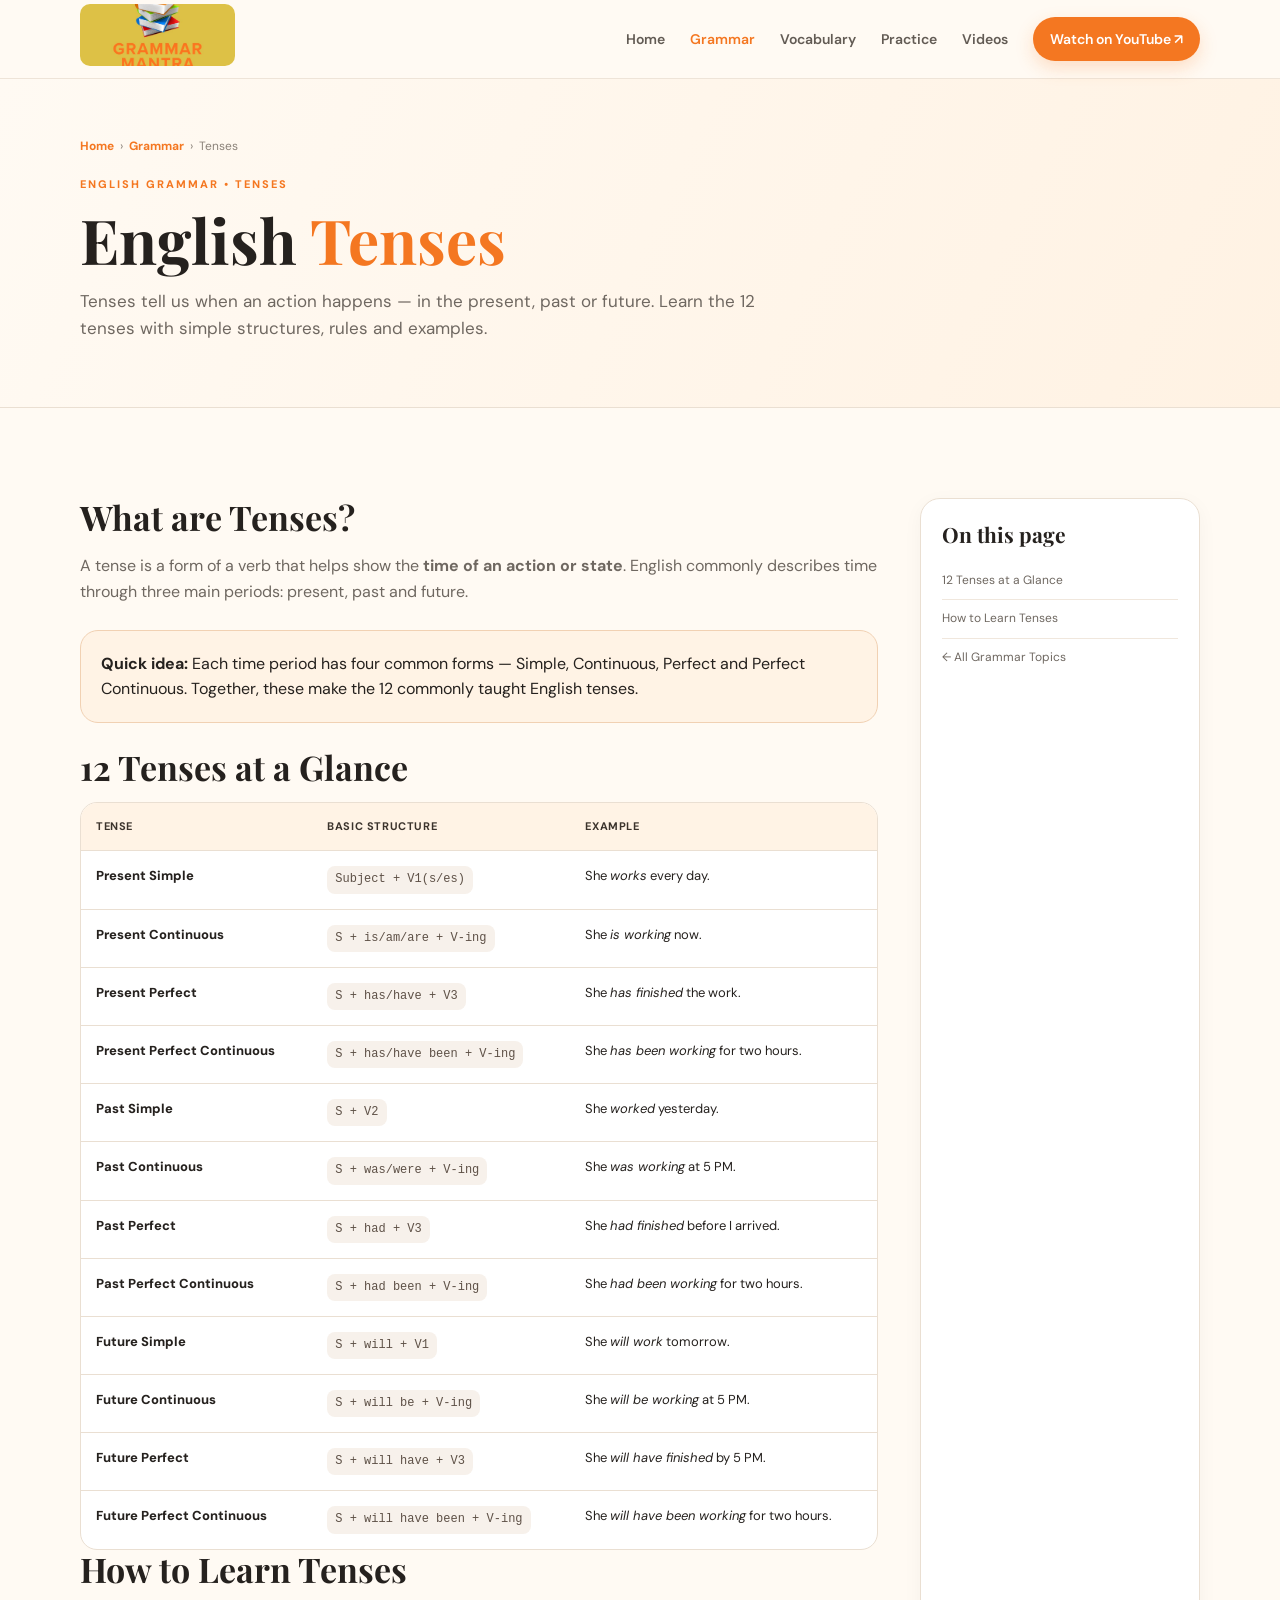
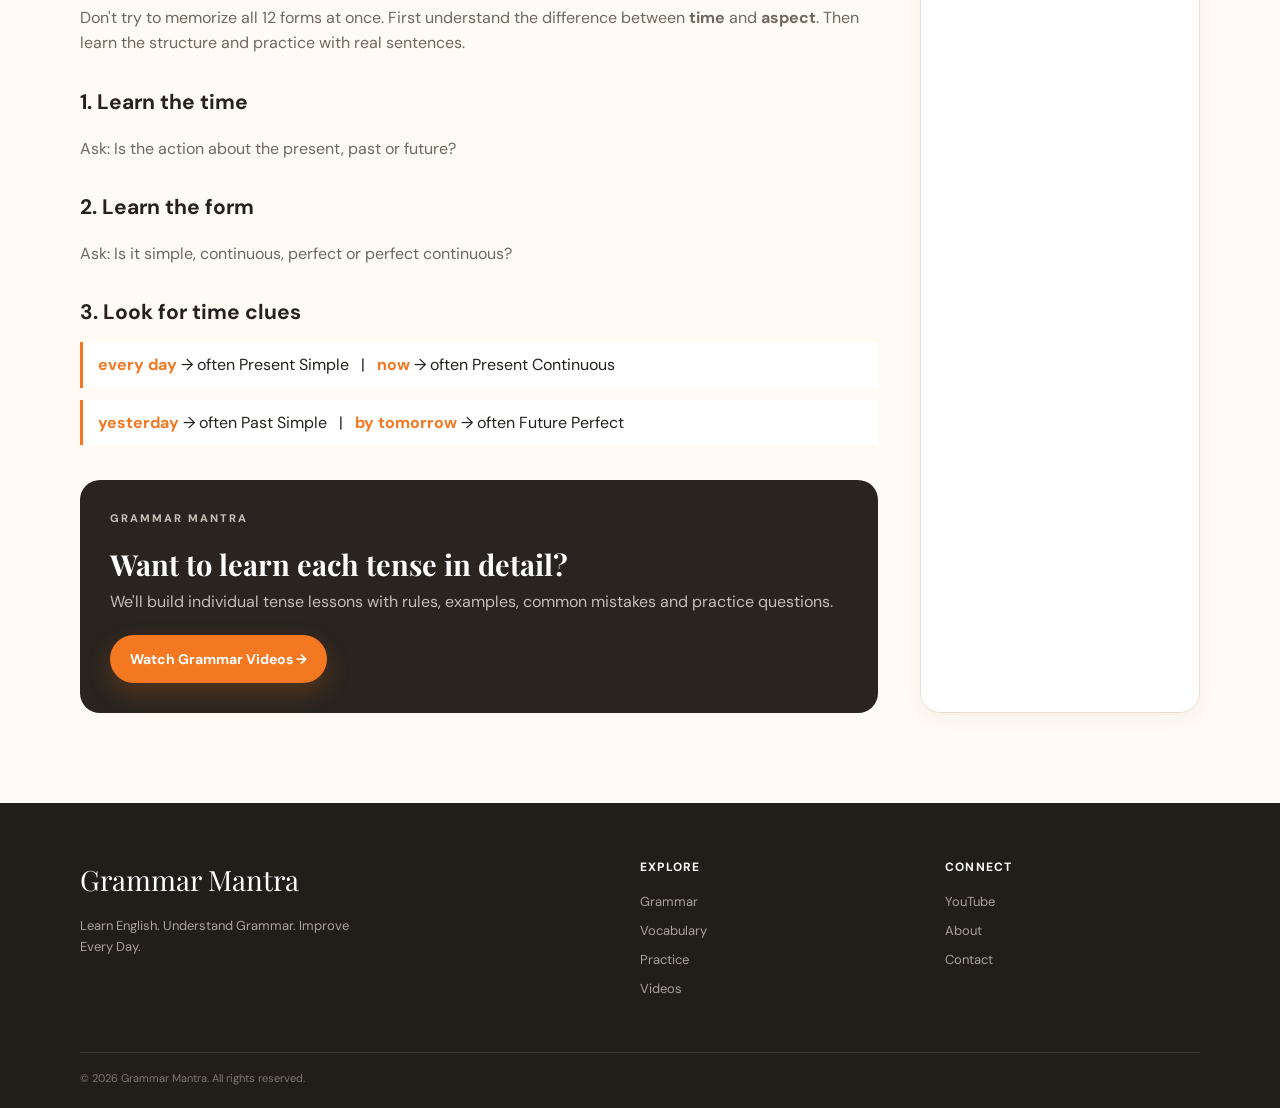
==== grammar/tenses.html @ dfd07445 "Add files via upload" ====
<!doctype html>
<html lang="en"><head>
<meta charset="utf-8"><meta name="viewport" content="width=device-width,initial-scale=1">
<meta name="description" content="Learn English tenses with Grammar Mantra — 12 tenses, structures, rules and examples.">
<title>English Tenses | Rules, Structures & Examples | Grammar Mantra</title>
<link rel="preconnect" href="https://fonts.googleapis.com"><link rel="preconnect" href="https://fonts.gstatic.com" crossorigin>
<link href="https://fonts.googleapis.com/css2?family=DM+Sans:wght@400;500;600;700&family=Playfair+Display:wght@600;700&display=swap" rel="stylesheet">
<link rel="stylesheet" href="../styles.css">
<style>
.lesson-hero{padding:58px 0 65px;background:linear-gradient(115deg,#fffaf3,#fff2e3);border-bottom:1px solid var(--line)}
.crumb{font-size:12px;color:#8b8279;margin-bottom:20px}.crumb a{color:var(--orange);font-weight:700}
.lesson-hero h1{font:700 clamp(42px,5vw,62px)/1.05 "Playfair Display",serif;margin:0 0 16px}.lesson-hero h1 span{color:var(--orange)}.lesson-hero .lead{max-width:700px;color:var(--muted);font-size:17px;margin:0}
.lesson-layout{display:grid;grid-template-columns:minmax(0,1fr) 280px;gap:42px}.lesson-content h2{font:700 34px/1.15 "Playfair Display",serif;margin:0 0 15px}.lesson-content h3{font-size:21px;margin:30px 0 10px}.lesson-content p{color:var(--muted)}.lesson-content ul{color:var(--muted);padding-left:22px}
.info-box{background:#fff3e5;border:1px solid #f1d1b3;border-radius:18px;padding:20px;margin:25px 0}.info-box strong{color:var(--ink)}
.tense-table{width:100%;border-collapse:separate;border-spacing:0;overflow:hidden;border:1px solid var(--line);border-radius:17px;background:#fff;font-size:13px}.tense-table th,.tense-table td{padding:15px;border-bottom:1px solid var(--line);text-align:left;vertical-align:top}.tense-table th{background:#fff3e5;color:#3b332c;font-size:11px;letter-spacing:.6px;text-transform:uppercase}.tense-table tr:last-child td{border-bottom:0}.tense-name{font-weight:800;color:var(--ink)}.formula{display:inline-block;background:#f7f1eb;border-radius:8px;padding:4px 8px;font-family:monospace;font-size:12px;color:#5e5147}
.example{border-left:3px solid var(--orange);padding:10px 15px;margin:12px 0;background:#fff}.example em{color:var(--orange);font-style:normal;font-weight:700}
.side-card{position:sticky;top:100px;background:#fff;border:1px solid var(--line);border-radius:20px;padding:21px;box-shadow:0 5px 20px rgba(50,35,20,.04)}.side-card h3{font:700 21px "Playfair Display",serif;margin:0 0 14px}.side-card a{display:block;font-size:12px;color:#6f6861;padding:9px 0;border-bottom:1px solid #f0e7dd}.side-card a:hover{color:var(--orange)}.side-card a:last-child{border:0}
.cta-box{margin-top:35px;padding:30px;border-radius:20px;background:#29241f;color:#fff}.cta-box h2{font-size:29px;margin:0 0 8px}.cta-box p{color:#c7beb5;margin:0 0 20px}
@media(max-width:850px){.lesson-layout{grid-template-columns:1fr}.side-card{position:static}.tense-table{font-size:12px}.tense-table th,.tense-table td{padding:11px}}
@media(max-width:560px){.lesson-hero{padding:50px 0}.lesson-content h2{font-size:30px}.tense-table{display:block;overflow-x:auto;white-space:normal}}
</style></head>
<body>
<header class="site-header"><div class="container nav-wrap">
<a class="brand" href="../index.html"><img src="../assets/logo.jpg" alt="Grammar Mantra logo"></a>
<button class="menu-toggle" aria-label="Open menu" aria-expanded="false">☰</button>
<nav class="nav"><a href="../index.html">Home</a><a class="active" href="../grammar.html">Grammar</a><a href="../index.html#vocabulary">Vocabulary</a><a href="../index.html#practice">Practice</a><a href="../index.html#videos">Videos</a><a class="nav-cta" href="https://www.youtube.com/@grammarmantra" target="_blank" rel="noopener">Watch on YouTube ↗</a></nav>
</div></header>

<main>
<section class="lesson-hero"><div class="container">
<div class="crumb"><a href="../index.html">Home</a> &nbsp;›&nbsp; <a href="../grammar.html">Grammar</a> &nbsp;›&nbsp; Tenses</div>
<p class="eyebrow">ENGLISH GRAMMAR • TENSES</p><h1>English <span>Tenses</span></h1>
<p class="lead">Tenses tell us when an action happens — in the present, past or future. Learn the 12 tenses with simple structures, rules and examples.</p>
</div></section>

<section class="section"><div class="container lesson-layout">
<article class="lesson-content">
<h2>What are Tenses?</h2>
<p>A tense is a form of a verb that helps show the <strong>time of an action or state</strong>. English commonly describes time through three main periods: present, past and future.</p>
<div class="info-box"><strong>Quick idea:</strong> Each time period has four common forms — Simple, Continuous, Perfect and Perfect Continuous. Together, these make the 12 commonly taught English tenses.</div>

<h2 id="overview">12 Tenses at a Glance</h2>
<table class="tense-table">
<thead><tr><th>Tense</th><th>Basic Structure</th><th>Example</th></tr></thead>
<tbody>
<tr><td class="tense-name">Present Simple</td><td><span class="formula">Subject + V1(s/es)</span></td><td>She <em>works</em> every day.</td></tr>
<tr><td class="tense-name">Present Continuous</td><td><span class="formula">S + is/am/are + V-ing</span></td><td>She <em>is working</em> now.</td></tr>
<tr><td class="tense-name">Present Perfect</td><td><span class="formula">S + has/have + V3</span></td><td>She <em>has finished</em> the work.</td></tr>
<tr><td class="tense-name">Present Perfect Continuous</td><td><span class="formula">S + has/have been + V-ing</span></td><td>She <em>has been working</em> for two hours.</td></tr>
<tr><td class="tense-name">Past Simple</td><td><span class="formula">S + V2</span></td><td>She <em>worked</em> yesterday.</td></tr>
<tr><td class="tense-name">Past Continuous</td><td><span class="formula">S + was/were + V-ing</span></td><td>She <em>was working</em> at 5 PM.</td></tr>
<tr><td class="tense-name">Past Perfect</td><td><span class="formula">S + had + V3</span></td><td>She <em>had finished</em> before I arrived.</td></tr>
<tr><td class="tense-name">Past Perfect Continuous</td><td><span class="formula">S + had been + V-ing</span></td><td>She <em>had been working</em> for two hours.</td></tr>
<tr><td class="tense-name">Future Simple</td><td><span class="formula">S + will + V1</span></td><td>She <em>will work</em> tomorrow.</td></tr>
<tr><td class="tense-name">Future Continuous</td><td><span class="formula">S + will be + V-ing</span></td><td>She <em>will be working</em> at 5 PM.</td></tr>
<tr><td class="tense-name">Future Perfect</td><td><span class="formula">S + will have + V3</span></td><td>She <em>will have finished</em> by 5 PM.</td></tr>
<tr><td class="tense-name">Future Perfect Continuous</td><td><span class="formula">S + will have been + V-ing</span></td><td>She <em>will have been working</em> for two hours.</td></tr>
</tbody></table>

<h2 id="how">How to Learn Tenses</h2>
<p>Don't try to memorize all 12 forms at once. First understand the difference between <strong>time</strong> and <strong>aspect</strong>. Then learn the structure and practice with real sentences.</p>
<h3>1. Learn the time</h3><p>Ask: Is the action about the present, past or future?</p>
<h3>2. Learn the form</h3><p>Ask: Is it simple, continuous, perfect or perfect continuous?</p>
<h3>3. Look for time clues</h3>
<div class="example"><em>every day</em> → often Present Simple &nbsp; | &nbsp; <em>now</em> → often Present Continuous</div>
<div class="example"><em>yesterday</em> → often Past Simple &nbsp; | &nbsp; <em>by tomorrow</em> → often Future Perfect</div>

<div class="cta-box"><p class="eyebrow">GRAMMAR MANTRA</p><h2>Want to learn each tense in detail?</h2><p>We'll build individual tense lessons with rules, examples, common mistakes and practice questions.</p><a class="btn btn-primary" href="../index.html#videos">Watch Grammar Videos →</a></div>
</article>

<aside class="side-card"><h3>On this page</h3>
<a href="#overview">12 Tenses at a Glance</a><a href="#how">How to Learn Tenses</a>
<a href="../grammar.html">← All Grammar Topics</a>
</aside>
</div></section>
</main>
<footer><div class="container footer-grid"><div><div class="footer-brand">Grammar Mantra</div><p>Learn English. Understand Grammar. Improve Every Day.</p></div><div><h4>Explore</h4><a href="../grammar.html">Grammar</a><a href="../index.html#vocabulary">Vocabulary</a><a href="../index.html#practice">Practice</a><a href="../index.html#videos">Videos</a></div><div><h4>Connect</h4><a href="https://www.youtube.com/@grammarmantra" target="_blank" rel="noopener">YouTube</a><a href="#">About</a><a href="#">Contact</a></div></div><div class="container copyright">© <span id="year"></span> Grammar Mantra. All rights reserved.</div></footer>
<script src="../script.js"></script></body></html>
---- styles.css ----
:root{
  --orange:#f47721;--orange-dark:#d95e0b;--cream:#fffaf3;--cream-2:#fff3e5;
  --ink:#25211e;--muted:#6f6861;--white:#fff;--line:#eadfd2;--shadow:0 18px 45px rgba(73,47,25,.09);
  --radius:22px;
}
*{box-sizing:border-box}html{scroll-behavior:smooth}body{margin:0;color:var(--ink);background:var(--cream);font-family:"DM Sans",sans-serif;line-height:1.6}a{color:inherit;text-decoration:none}.container{width:min(1120px,calc(100% - 40px));margin:auto}
.site-header{position:sticky;top:0;z-index:20;background:rgba(255,250,243,.94);backdrop-filter:blur(12px);border-bottom:1px solid rgba(234,223,210,.8)}
.nav-wrap{height:78px;display:flex;align-items:center;justify-content:space-between}.brand img{width:155px;height:62px;object-fit:cover;object-position:center;border-radius:10px}.nav{display:flex;align-items:center;gap:25px;font-size:14px;font-weight:600}.nav a:not(.nav-cta){color:#625b54}.nav a:hover,.nav a.active{color:var(--orange)}.nav-cta{background:var(--orange);color:#fff!important;padding:11px 17px;border-radius:999px;box-shadow:0 7px 18px rgba(244,119,33,.22)}.menu-toggle{display:none;background:none;border:0;font-size:25px}
.hero{position:relative;overflow:hidden;background:linear-gradient(115deg,#fffaf3 0%,#fff7ee 62%,#fff0df 100%);padding:85px 0 95px}.hero-pattern{position:absolute;width:520px;height:520px;border:1px solid rgba(244,119,33,.11);border-radius:50%;right:-160px;top:-160px}.hero-pattern:after{content:"";position:absolute;inset:55px;border:1px solid rgba(244,119,33,.08);border-radius:50%}.hero-grid{display:grid;grid-template-columns:1.05fr .95fr;align-items:center;gap:50px;position:relative}.eyebrow{font-size:11px;letter-spacing:2px;font-weight:800;color:var(--orange);margin:0 0 13px}.hero h1,h2{font-family:"Playfair Display",serif}.hero h1{font-size:clamp(43px,5vw,68px);line-height:1.05;margin:0 0 23px;letter-spacing:-1.5px}.hero h1 span{color:var(--orange)}.hero-text{font-size:18px;color:var(--muted);max-width:590px;margin:0 0 30px}.hero-actions{display:flex;gap:12px;flex-wrap:wrap}.btn{display:inline-flex;align-items:center;gap:10px;padding:13px 20px;border-radius:999px;font-weight:700;font-size:14px;transition:.2s transform,.2s box-shadow}.btn:hover{transform:translateY(-2px)}.btn-primary{background:var(--orange);color:#fff;box-shadow:0 10px 24px rgba(244,119,33,.22)}.btn-secondary{border:1px solid var(--line);background:#fff}.play{font-size:11px;color:var(--orange)}.hero-note{font-size:12px;color:#8a8179;margin-top:22px}.hero-note span{color:var(--orange);font-weight:800}
.hero-art{height:410px;position:relative;display:flex;align-items:center;justify-content:center}.art-glow{position:absolute;width:310px;height:310px;border-radius:50%;background:rgba(244,119,33,.1)}.book{position:absolute;width:280px;height:85px;border-radius:10px 18px 15px 10px;box-shadow:0 16px 28px rgba(57,37,20,.16);display:flex;align-items:center;padding-left:34px;color:#fff;font-weight:800;letter-spacing:2px}.book:after{content:"";position:absolute;bottom:-8px;left:12px;right:10px;height:10px;background:#e6d8c7;border-radius:0 0 12px 12px;z-index:-1}.book-1{background:#f47721;transform:rotate(-8deg) translateY(-65px)}.book-2{background:#4c4a43;transform:rotate(6deg) translateY(8px);width:300px}.book-3{background:#e7a92e;transform:rotate(-5deg) translateY(78px);width:270px}.floating-card{position:absolute;background:#fff;border:1px solid var(--line);padding:13px 16px;border-radius:15px;box-shadow:var(--shadow);font-size:11px;color:var(--muted);line-height:1.3}.floating-card strong{color:var(--ink);font-size:13px}.card-top{right:0;top:38px}.card-bottom{left:8px;bottom:40px}
.section{padding:90px 0}.section-heading{display:flex;align-items:end;justify-content:space-between;gap:30px;margin-bottom:34px}.section-heading h2{font-size:39px;line-height:1.1;margin:0}.section-heading>p{color:var(--muted);max-width:400px;margin:0;text-align:right}.topic-grid{display:grid;grid-template-columns:repeat(2,1fr);gap:13px}.topic-card{display:grid;grid-template-columns:48px 1fr 20px;gap:15px;align-items:center;background:#fff;border:1px solid var(--line);padding:18px;border-radius:17px;transition:.2s;box-shadow:0 4px 15px rgba(50,35,20,.03)}.topic-card:hover{transform:translateY(-3px);box-shadow:var(--shadow);border-color:#f1c39f}.topic-icon{width:48px;height:48px;border-radius:14px;display:grid;place-items:center;background:var(--cream-2);color:var(--orange);font-family:"Playfair Display";font-size:22px;font-weight:700}.topic-card h3{font-size:16px;margin:0 0 2px}.topic-card p{font-size:12px;color:var(--muted);margin:0}.topic-card>b{color:var(--orange)}.center-link{text-align:center;margin-top:28px}.center-link a{color:var(--orange);font-weight:700;font-size:14px}
.videos-section{background:#fff}.video-grid{display:grid;grid-template-columns:repeat(3,1fr);gap:20px}.video-card{border:1px solid var(--line);border-radius:20px;overflow:hidden;background:#fff;box-shadow:0 7px 25px rgba(50,35,20,.05);transition:.2s}.video-card:hover{transform:translateY(-4px);box-shadow:var(--shadow)}.thumb{height:190px;display:flex;align-items:center;justify-content:center;position:relative;font-family:"Playfair Display";font-size:27px;font-weight:700;color:#fff;letter-spacing:2px;overflow:hidden}.thumb:before{content:"";position:absolute;width:210px;height:210px;border:1px solid rgba(255,255,255,.18);border-radius:50%}.thumb-1{background:#f47721}.thumb-2{background:#49453f}.thumb-3{background:#c98225}.thumb i{position:absolute;right:15px;bottom:13px;font-family:Arial;font-size:13px;font-style:normal;width:35px;height:35px;background:#fff;color:var(--orange);border-radius:50%;display:grid;place-items:center}.video-body{padding:18px}.video-body small{color:var(--orange);font-size:9px;font-weight:800;letter-spacing:1.3px}.video-body h3{font-size:17px;line-height:1.35;margin:7px 0}.video-body p{margin:0;color:var(--orange);font-size:12px;font-weight:700}
.shorts-section{background:var(--cream-2)}.shorts-grid{display:grid;grid-template-columns:repeat(4,1fr);gap:15px}.short-card{min-height:260px;border-radius:20px;background:#fff;border:1px solid var(--line);padding:20px;display:flex;flex-direction:column;justify-content:flex-end;position:relative;overflow:hidden}.short-card:before{content:"";position:absolute;top:-80px;right:-70px;width:190px;height:190px;border-radius:50%;background:#fff0df}.short-card>span{position:absolute;top:18px;left:20px;font-size:11px;color:var(--orange);font-weight:800}.short-card h3{font-family:"Playfair Display";font-size:22px;line-height:1.2;max-width:190px;margin:0 0 14px;position:relative}.short-card b{font-size:12px;color:var(--orange);position:relative}
.practice-section{background:#29241f;color:#fff}.practice-grid{display:grid;grid-template-columns:1fr 1fr;gap:70px;align-items:center}.practice-grid h2{font-size:43px;line-height:1.1;margin:0 0 18px}.practice-grid>div>p:not(.eyebrow){color:#c7beb5;max-width:480px;margin-bottom:25px}.practice-cards{display:grid;gap:12px}.practice-cards a{padding:19px 21px;border:1px solid #514a43;border-radius:15px;background:#322d28;display:flex;justify-content:space-between;gap:20px}.practice-cards strong{font-size:14px}.practice-cards span{font-size:12px;color:#bcb2a8}.practice-cards a:hover{border-color:#f47721}
.vocab-grid{display:grid;grid-template-columns:repeat(4,1fr);gap:15px}.vocab-grid a{background:#fff;border:1px solid var(--line);border-radius:18px;padding:23px;min-height:180px}.vocab-grid a>span{width:38px;height:38px;border-radius:12px;background:var(--cream-2);color:var(--orange);display:grid;place-items:center;font-weight:800}.vocab-grid h3{font-size:16px;margin:20px 0 5px}.vocab-grid p{font-size:12px;color:var(--muted);margin:0}
.articles-section{background:#fff}.article-grid{display:grid;grid-template-columns:repeat(3,1fr);gap:20px}.article-grid article{border:1px solid var(--line);border-radius:18px;padding:24px}.article-grid span{font-size:9px;letter-spacing:1.3px;font-weight:800;color:var(--orange)}.article-grid h3{font-family:"Playfair Display";font-size:22px;line-height:1.25;margin:12px 0}.article-grid p{color:var(--muted);font-size:13px}.article-grid a{color:var(--orange);font-size:12px;font-weight:700}
.youtube-cta{background:var(--orange);color:#fff;padding:62px 0}.cta-inner{display:flex;align-items:center;justify-content:space-between;gap:40px}.cta-inner .eyebrow{color:#ffe0c6}.cta-inner h2{font-size:38px;line-height:1.15;margin:0 0 10px;max-width:700px}.cta-inner p:not(.eyebrow){margin:0;color:#ffe9d7}.btn-light{background:#fff;color:var(--orange)}
footer{background:#211d19;color:#fff;padding:55px 0 20px}.footer-grid{display:grid;grid-template-columns:2fr 1fr 1fr;gap:50px;padding-bottom:45px}.footer-brand{font-family:"Playfair Display";font-size:28px}.footer-grid p{color:#aaa29b;font-size:13px;max-width:300px}.footer-grid h4{font-size:12px;text-transform:uppercase;letter-spacing:1.2px;color:#fff;margin:0 0 15px}.footer-grid a{display:block;color:#aaa29b;font-size:13px;margin:8px 0}.footer-grid a:hover{color:#f47721}.copyright{border-top:1px solid #3c3630;padding-top:17px;color:#807870;font-size:11px}

@media(max-width:850px){
  .nav{display:none;position:absolute;top:78px;left:0;right:0;background:#fffaf3;padding:18px 20px;border-bottom:1px solid var(--line);flex-direction:column;align-items:stretch}.nav.open{display:flex}.nav-cta{text-align:center}.menu-toggle{display:block}.hero{padding:55px 0 70px}.hero-grid,.practice-grid{grid-template-columns:1fr}.hero-art{height:330px}.section{padding:70px 0}.section-heading{display:block}.section-heading>p{text-align:left;margin-top:10px}.video-grid,.article-grid{grid-template-columns:1fr 1fr}.shorts-grid{grid-template-columns:1fr 1fr}.vocab-grid{grid-template-columns:1fr 1fr}.cta-inner{display:block}.cta-inner .btn{margin-top:25px}.footer-grid{grid-template-columns:1.5fr 1fr 1fr}
}
@media(max-width:560px){
  .container{width:min(100% - 28px,1120px)}.brand img{width:130px;height:54px}.hero h1{font-size:43px}.hero-text{font-size:16px}.hero-art{transform:scale(.9);margin:-10px 0}.topic-grid,.video-grid,.article-grid,.shorts-grid,.vocab-grid{grid-template-columns:1fr}.section-heading h2{font-size:33px}.practice-grid{gap:35px}.practice-grid h2{font-size:35px}.footer-grid{grid-template-columns:1fr 1fr;gap:30px}.footer-grid>div:first-child{grid-column:1/-1}
}
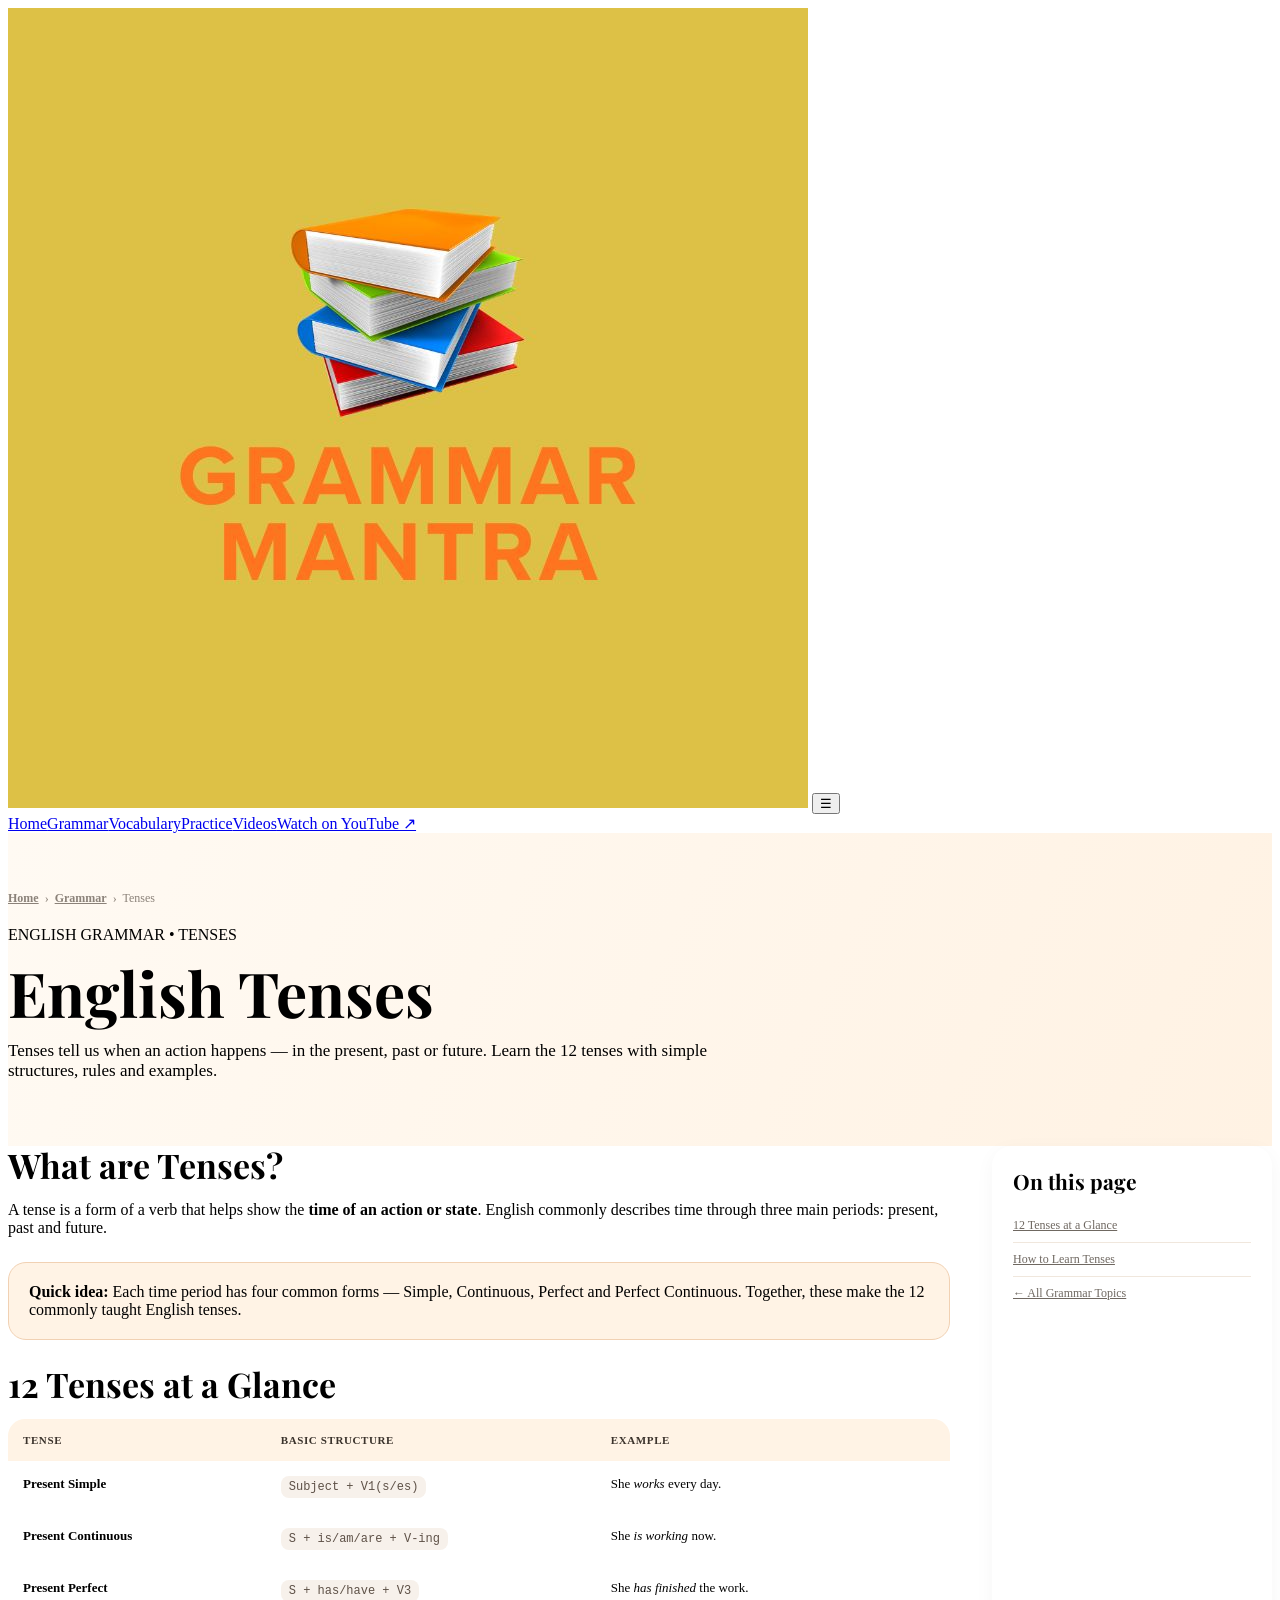
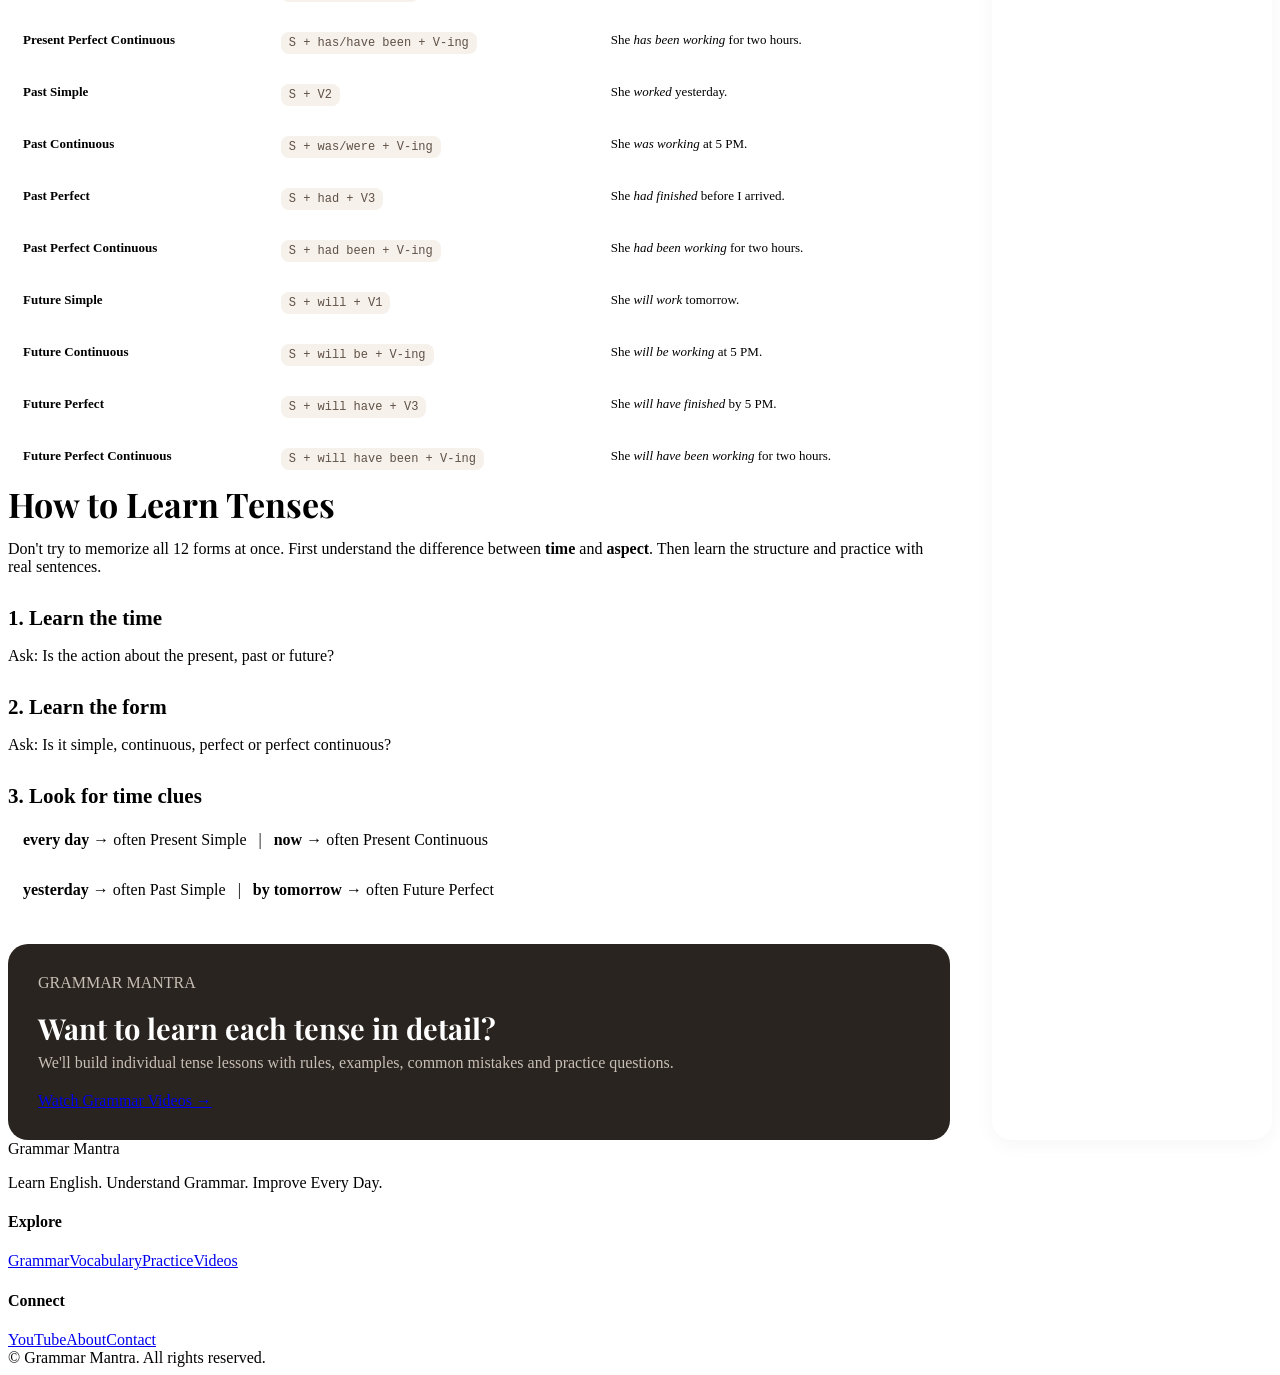
==== commit a4ce9023: "Update stylesheet and navigation links in tenses.html" ====
--- a/grammar/tenses.html
+++ b/grammar/tenses.html
@@ -5,7 +5,7 @@
 <title>English Tenses | Rules, Structures & Examples | Grammar Mantra</title>
 <link rel="preconnect" href="https://fonts.googleapis.com"><link rel="preconnect" href="https://fonts.gstatic.com" crossorigin>
 <link href="https://fonts.googleapis.com/css2?family=DM+Sans:wght@400;500;600;700&family=Playfair+Display:wght@600;700&display=swap" rel="stylesheet">
-<link rel="stylesheet" href="../styles.css">
+<link rel="stylesheet" href="styles.css">
 <style>
 .lesson-hero{padding:58px 0 65px;background:linear-gradient(115deg,#fffaf3,#fff2e3);border-bottom:1px solid var(--line)}
 .crumb{font-size:12px;color:#8b8279;margin-bottom:20px}.crumb a{color:var(--orange);font-weight:700}
@@ -21,14 +21,14 @@
 </style></head>
 <body>
 <header class="site-header"><div class="container nav-wrap">
-<a class="brand" href="../index.html"><img src="../assets/logo.jpg" alt="Grammar Mantra logo"></a>
+<a class="brand" href="index.html"><img src="../assets/logo.jpg" alt="Grammar Mantra logo"></a>
 <button class="menu-toggle" aria-label="Open menu" aria-expanded="false">☰</button>
-<nav class="nav"><a href="../index.html">Home</a><a class="active" href="../grammar.html">Grammar</a><a href="../index.html#vocabulary">Vocabulary</a><a href="../index.html#practice">Practice</a><a href="../index.html#videos">Videos</a><a class="nav-cta" href="https://www.youtube.com/@grammarmantra" target="_blank" rel="noopener">Watch on YouTube ↗</a></nav>
+<nav class="nav"><a href="index.html">Home</a><a class="active" href="grammar.html">Grammar</a><a href="../index.html#vocabulary">Vocabulary</a><a href="index.html#practice">Practice</a><a href="index.html#videos">Videos</a><a class="nav-cta" href="https://www.youtube.com/@grammarmantra" target="_blank" rel="noopener">Watch on YouTube ↗</a></nav>
 </div></header>
 
 <main>
 <section class="lesson-hero"><div class="container">
-<div class="crumb"><a href="../index.html">Home</a> &nbsp;›&nbsp; <a href="../grammar.html">Grammar</a> &nbsp;›&nbsp; Tenses</div>
+<div class="crumb"><a href="index.html">Home</a> &nbsp;›&nbsp; <a href="/grammar.html">Grammar</a> &nbsp;›&nbsp; Tenses</div>
 <p class="eyebrow">ENGLISH GRAMMAR • TENSES</p><h1>English <span>Tenses</span></h1>
 <p class="lead">Tenses tell us when an action happens — in the present, past or future. Learn the 12 tenses with simple structures, rules and examples.</p>
 </div></section>
@@ -70,9 +70,9 @@
 
 <aside class="side-card"><h3>On this page</h3>
 <a href="#overview">12 Tenses at a Glance</a><a href="#how">How to Learn Tenses</a>
-<a href="../grammar.html">← All Grammar Topics</a>
+<a href="grammar.html">← All Grammar Topics</a>
 </aside>
 </div></section>
 </main>
 <footer><div class="container footer-grid"><div><div class="footer-brand">Grammar Mantra</div><p>Learn English. Understand Grammar. Improve Every Day.</p></div><div><h4>Explore</h4><a href="../grammar.html">Grammar</a><a href="../index.html#vocabulary">Vocabulary</a><a href="../index.html#practice">Practice</a><a href="../index.html#videos">Videos</a></div><div><h4>Connect</h4><a href="https://www.youtube.com/@grammarmantra" target="_blank" rel="noopener">YouTube</a><a href="#">About</a><a href="#">Contact</a></div></div><div class="container copyright">© <span id="year"></span> Grammar Mantra. All rights reserved.</div></footer>
-<script src="../script.js"></script></body></html>+<script src="script.js"></script></body></html>
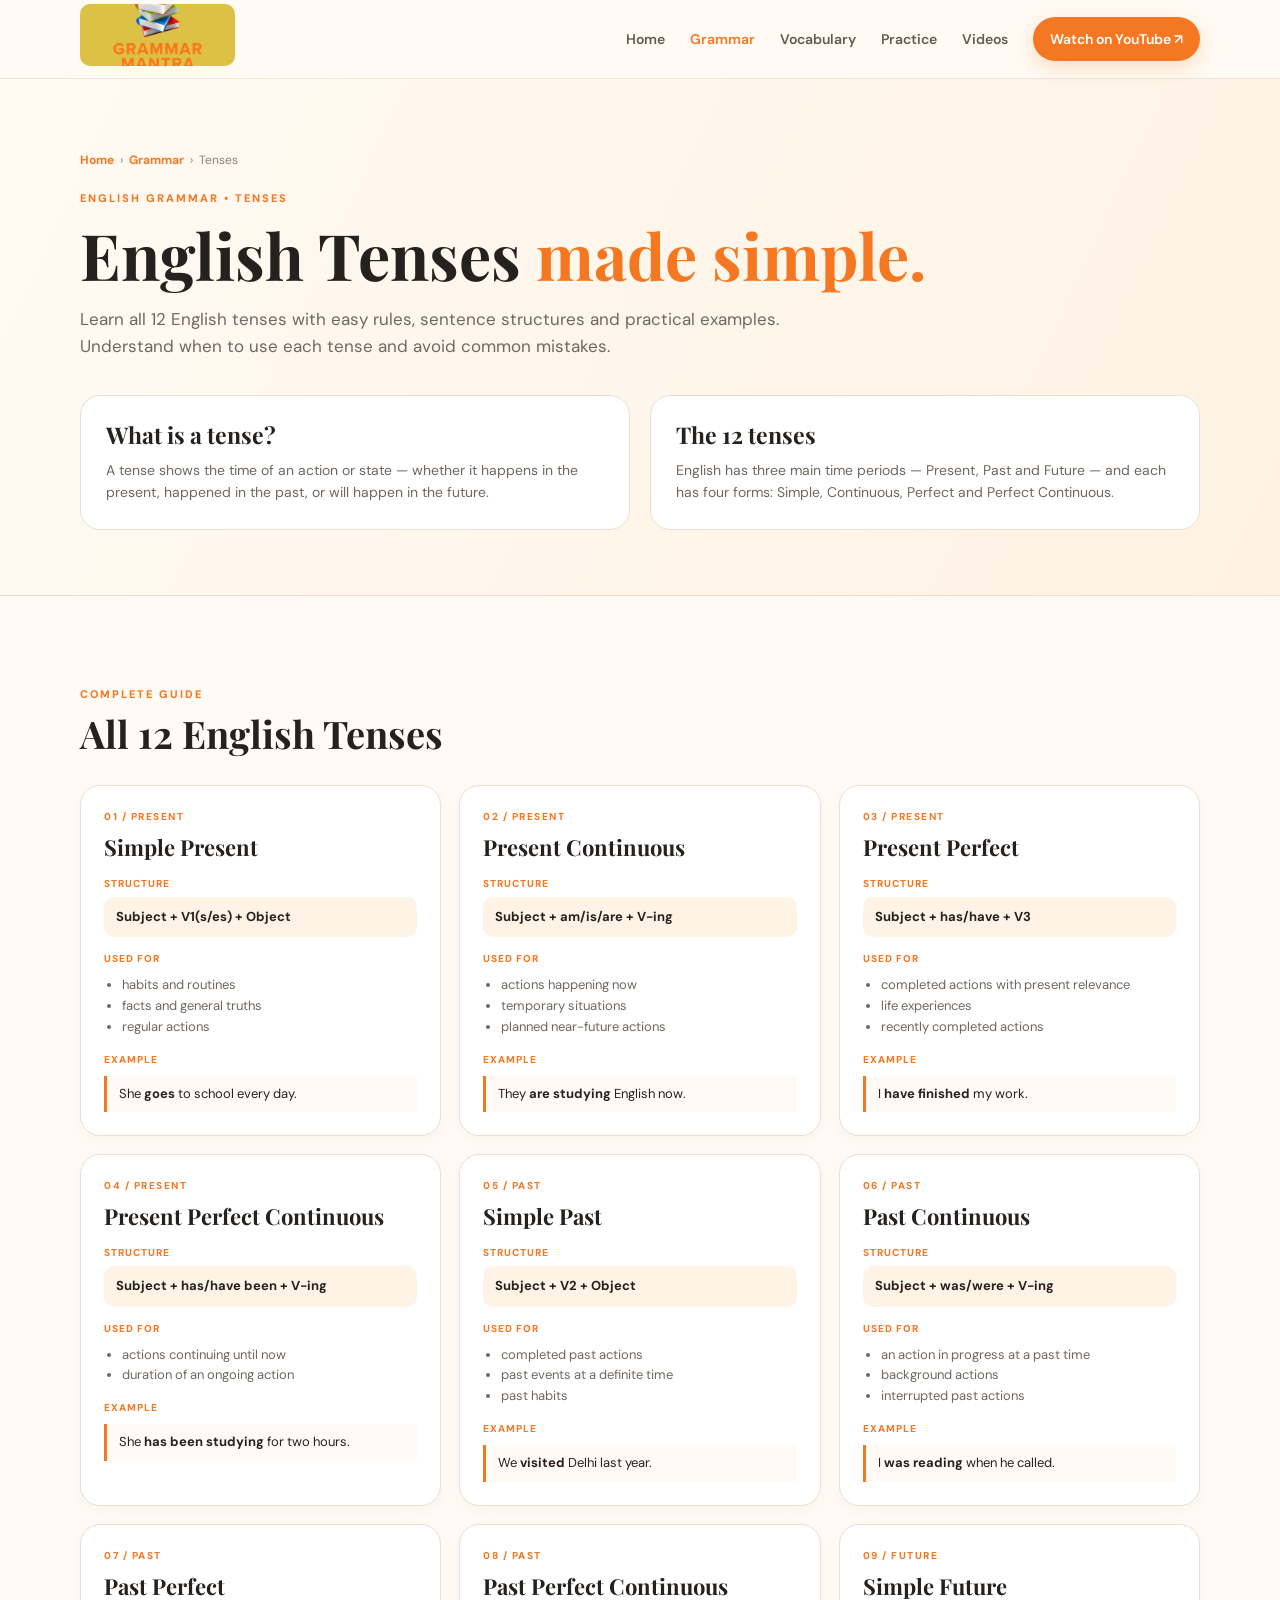
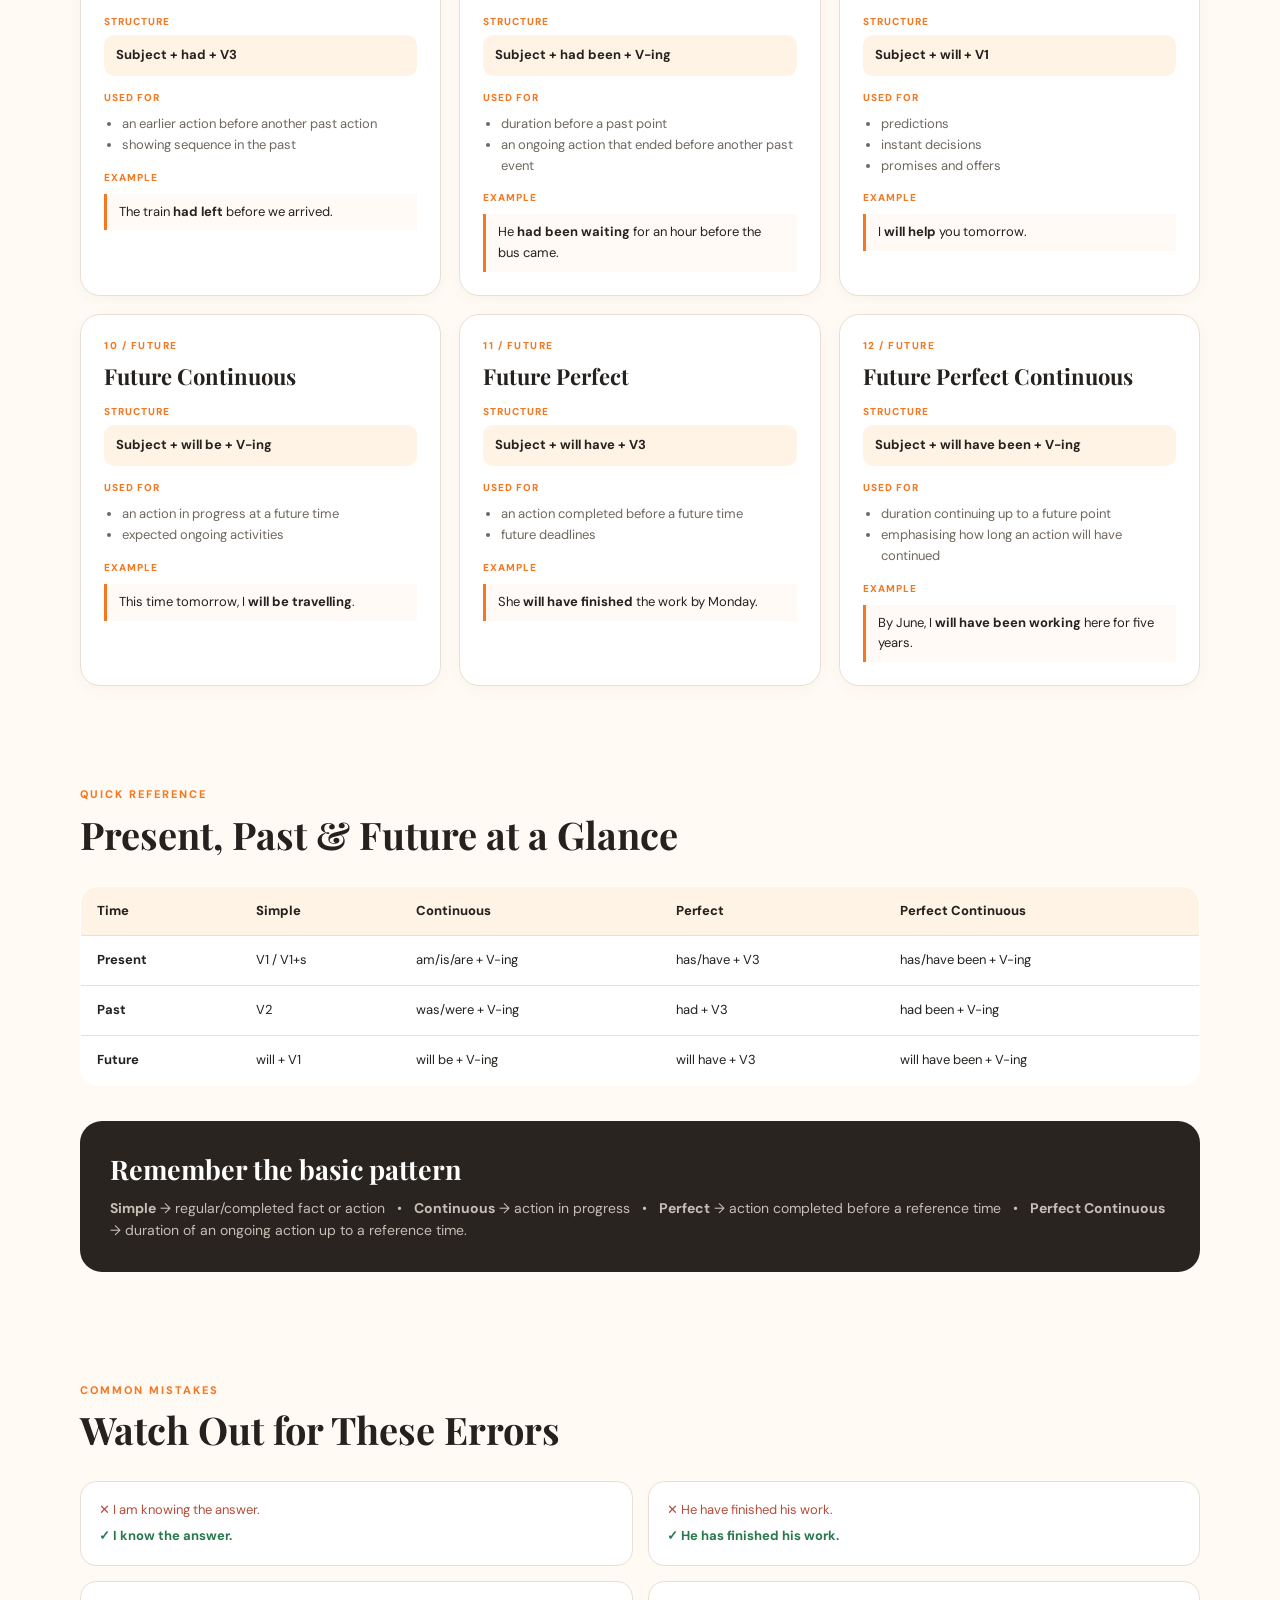
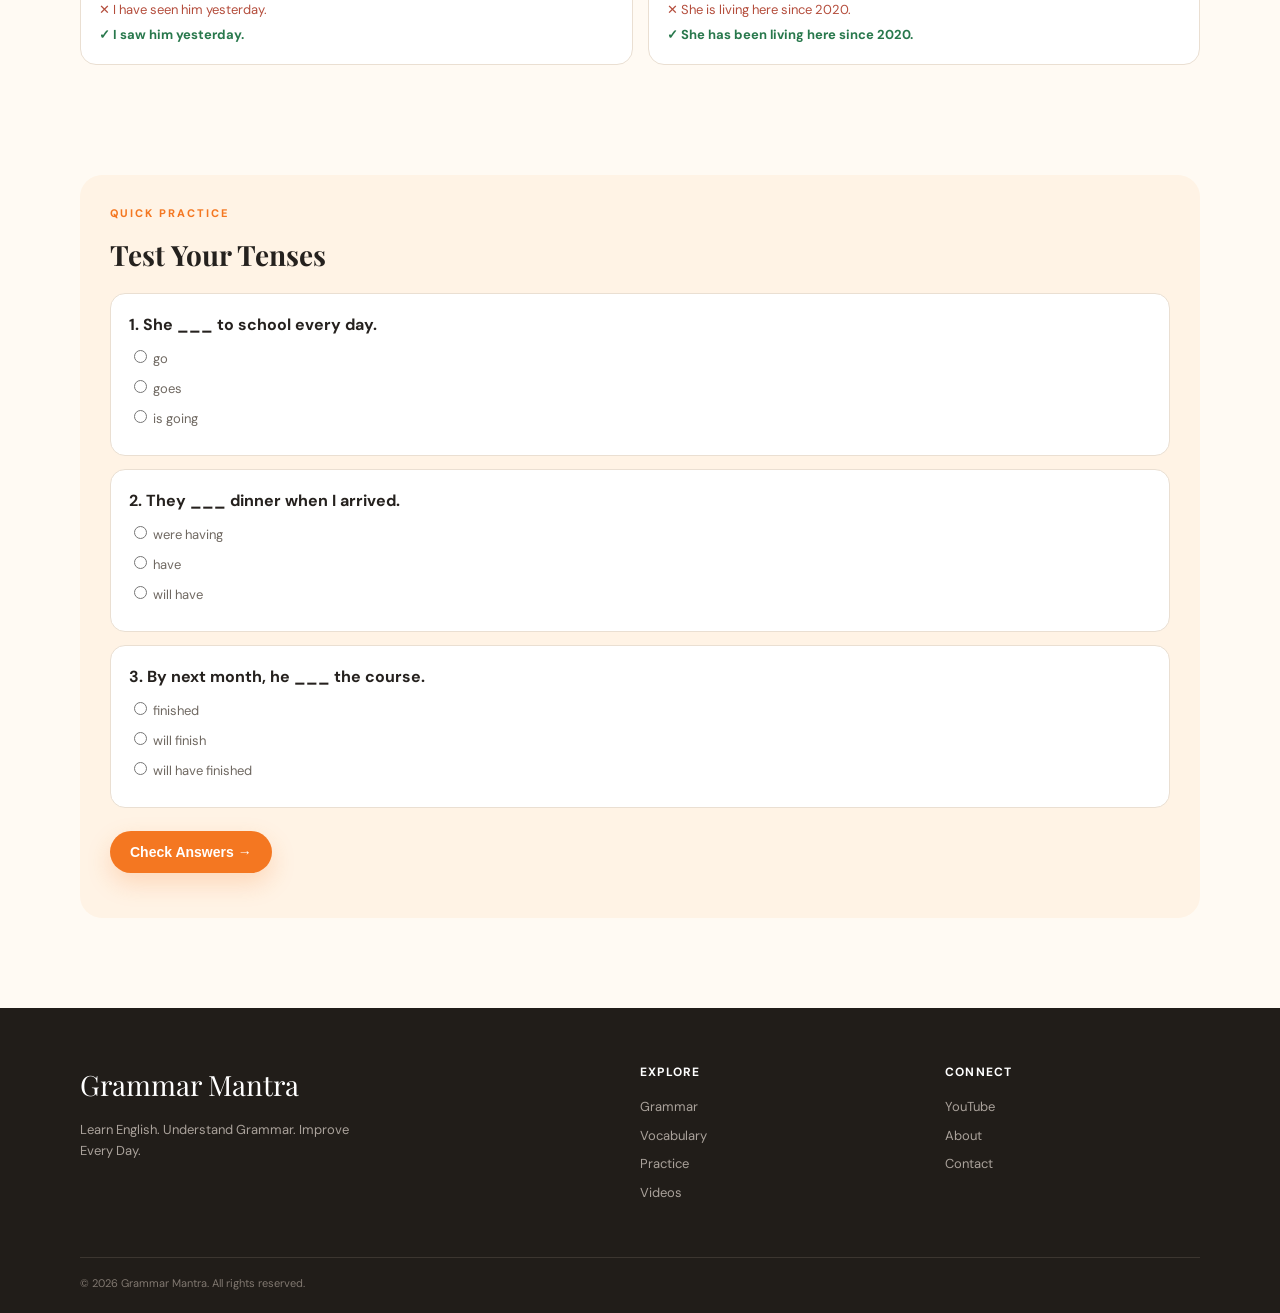
==== commit 4c57bf5a: "Add files via upload" ====
--- a/grammar/tenses.html
+++ b/grammar/tenses.html
@@ -1,78 +1,44 @@
 <!doctype html>
-<html lang="en"><head>
+<html lang="en">
+<head>
 <meta charset="utf-8"><meta name="viewport" content="width=device-width,initial-scale=1">
-<meta name="description" content="Learn English tenses with Grammar Mantra — 12 tenses, structures, rules and examples.">
-<title>English Tenses | Rules, Structures & Examples | Grammar Mantra</title>
+<meta name="description" content="Learn all 12 English tenses with simple rules, sentence structures, examples and common mistakes. A complete Tenses guide by Grammar Mantra.">
+<meta name="keywords" content="English tenses, 12 tenses, tenses in English grammar, tense rules, tense examples">
+<title>English Tenses – Rules, Structures & Examples | Grammar Mantra</title>
 <link rel="preconnect" href="https://fonts.googleapis.com"><link rel="preconnect" href="https://fonts.gstatic.com" crossorigin>
 <link href="https://fonts.googleapis.com/css2?family=DM+Sans:wght@400;500;600;700&family=Playfair+Display:wght@600;700&display=swap" rel="stylesheet">
-<link rel="stylesheet" href="styles.css">
+<link rel="stylesheet" href="../styles.css">
 <style>
-.lesson-hero{padding:58px 0 65px;background:linear-gradient(115deg,#fffaf3,#fff2e3);border-bottom:1px solid var(--line)}
-.crumb{font-size:12px;color:#8b8279;margin-bottom:20px}.crumb a{color:var(--orange);font-weight:700}
-.lesson-hero h1{font:700 clamp(42px,5vw,62px)/1.05 "Playfair Display",serif;margin:0 0 16px}.lesson-hero h1 span{color:var(--orange)}.lesson-hero .lead{max-width:700px;color:var(--muted);font-size:17px;margin:0}
-.lesson-layout{display:grid;grid-template-columns:minmax(0,1fr) 280px;gap:42px}.lesson-content h2{font:700 34px/1.15 "Playfair Display",serif;margin:0 0 15px}.lesson-content h3{font-size:21px;margin:30px 0 10px}.lesson-content p{color:var(--muted)}.lesson-content ul{color:var(--muted);padding-left:22px}
-.info-box{background:#fff3e5;border:1px solid #f1d1b3;border-radius:18px;padding:20px;margin:25px 0}.info-box strong{color:var(--ink)}
-.tense-table{width:100%;border-collapse:separate;border-spacing:0;overflow:hidden;border:1px solid var(--line);border-radius:17px;background:#fff;font-size:13px}.tense-table th,.tense-table td{padding:15px;border-bottom:1px solid var(--line);text-align:left;vertical-align:top}.tense-table th{background:#fff3e5;color:#3b332c;font-size:11px;letter-spacing:.6px;text-transform:uppercase}.tense-table tr:last-child td{border-bottom:0}.tense-name{font-weight:800;color:var(--ink)}.formula{display:inline-block;background:#f7f1eb;border-radius:8px;padding:4px 8px;font-family:monospace;font-size:12px;color:#5e5147}
-.example{border-left:3px solid var(--orange);padding:10px 15px;margin:12px 0;background:#fff}.example em{color:var(--orange);font-style:normal;font-weight:700}
-.side-card{position:sticky;top:100px;background:#fff;border:1px solid var(--line);border-radius:20px;padding:21px;box-shadow:0 5px 20px rgba(50,35,20,.04)}.side-card h3{font:700 21px "Playfair Display",serif;margin:0 0 14px}.side-card a{display:block;font-size:12px;color:#6f6861;padding:9px 0;border-bottom:1px solid #f0e7dd}.side-card a:hover{color:var(--orange)}.side-card a:last-child{border:0}
-.cta-box{margin-top:35px;padding:30px;border-radius:20px;background:#29241f;color:#fff}.cta-box h2{font-size:29px;margin:0 0 8px}.cta-box p{color:#c7beb5;margin:0 0 20px}
-@media(max-width:850px){.lesson-layout{grid-template-columns:1fr}.side-card{position:static}.tense-table{font-size:12px}.tense-table th,.tense-table td{padding:11px}}
-@media(max-width:560px){.lesson-hero{padding:50px 0}.lesson-content h2{font-size:30px}.tense-table{display:block;overflow-x:auto;white-space:normal}}
-</style></head>
+.tense-hero{padding:72px 0 65px;background:linear-gradient(115deg,#fffaf3,#fff2e3);border-bottom:1px solid var(--line)}
+.tense-hero h1{font:700 clamp(43px,5vw,64px)/1.05 "Playfair Display",serif;margin:0 0 18px}.tense-hero h1 span{color:var(--orange)}.tense-hero .lead{max-width:700px;color:var(--muted);font-size:17px;margin:0}.crumb{font-size:12px;color:#8b8279;margin-bottom:20px}.crumb a{color:var(--orange);font-weight:700}
+.tense-intro{display:grid;grid-template-columns:1fr 1fr;gap:20px;margin-top:35px}.info-card{background:#fff;border:1px solid var(--line);border-radius:20px;padding:25px}.info-card h3{font:700 23px/1.2 "Playfair Display",serif;margin:0 0 10px}.info-card p{color:var(--muted);font-size:14px;margin:0}
+.tense-section-title{margin-bottom:30px}.tense-section-title .eyebrow{margin-bottom:10px}.tense-section-title h2{font:700 38px/1.1 "Playfair Display",serif;margin:0}.tense-grid{display:grid;grid-template-columns:repeat(3,1fr);gap:18px}.tense-card{background:#fff;border:1px solid var(--line);border-radius:20px;padding:23px;box-shadow:0 4px 15px rgba(50,35,20,.03);transition:.2s}.tense-card:hover{border-color:#f1c39f;box-shadow:var(--shadow)}.tense-number{font-size:10px;font-weight:800;letter-spacing:1.5px;color:var(--orange)}.tense-card h3{font:700 22px/1.2 "Playfair Display",serif;margin:9px 0 15px}.label{font-size:10px;letter-spacing:1px;text-transform:uppercase;color:var(--orange);font-weight:800;margin:14px 0 5px}.structure{background:var(--cream-2);border-radius:10px;padding:10px 12px;font-weight:700;font-size:13px}.tense-card ul{padding-left:18px;margin:8px 0 0;color:var(--muted);font-size:13px}.example{border-left:3px solid var(--orange);padding:8px 12px;margin-top:8px;background:#fffaf6;font-size:13px}
+.rule-table{width:100%;border-collapse:collapse;background:#fff;border:1px solid var(--line);border-radius:18px;overflow:hidden}.rule-table th,.rule-table td{padding:14px 16px;border-bottom:1px solid var(--line);text-align:left;font-size:13px}.rule-table th{background:var(--cream-2);font-weight:800}.rule-table tr:last-child td{border-bottom:0}.tip-box{background:#29241f;color:#fff;border-radius:22px;padding:30px;margin-top:35px}.tip-box h3{font:700 27px "Playfair Display",serif;margin:0 0 10px}.tip-box p{color:#c7beb5;margin:0;font-size:14px}.mistakes{display:grid;grid-template-columns:1fr 1fr;gap:15px}.mistake{background:#fff;border:1px solid var(--line);border-radius:16px;padding:18px}.mistake .wrong{color:#b44d3c;font-size:13px;margin-bottom:5px}.mistake .right{color:#28784c;font-size:13px;font-weight:700}.quiz{background:var(--cream-2);border-radius:22px;padding:30px}.quiz h3{font:700 28px "Playfair Display",serif;margin:0 0 20px}.question{background:#fff;border:1px solid var(--line);border-radius:15px;padding:18px;margin-bottom:13px}.question p{font-weight:700;margin:0 0 10px}.options label{display:block;margin:7px 0;color:var(--muted);font-size:13px}.quiz button{margin-top:10px;border:0;cursor:pointer}.result{font-weight:700;color:var(--orange);margin-top:15px}
+@media(max-width:850px){.tense-intro,.tense-grid{grid-template-columns:1fr 1fr}}@media(max-width:560px){.tense-intro,.tense-grid,.mistakes{grid-template-columns:1fr}.tense-section-title h2{font-size:33px}.rule-table{display:block;overflow-x:auto;white-space:nowrap}}
+</style>
+</head>
 <body>
-<header class="site-header"><div class="container nav-wrap">
-<a class="brand" href="index.html"><img src="../assets/logo.jpg" alt="Grammar Mantra logo"></a>
-<button class="menu-toggle" aria-label="Open menu" aria-expanded="false">☰</button>
-<nav class="nav"><a href="index.html">Home</a><a class="active" href="grammar.html">Grammar</a><a href="../index.html#vocabulary">Vocabulary</a><a href="index.html#practice">Practice</a><a href="index.html#videos">Videos</a><a class="nav-cta" href="https://www.youtube.com/@grammarmantra" target="_blank" rel="noopener">Watch on YouTube ↗</a></nav>
-</div></header>
-
+<header class="site-header"><div class="container nav-wrap"><a class="brand" href="../index.html"><img src="../assets/logo.jpg" alt="Grammar Mantra logo"></a><button class="menu-toggle" aria-label="Open menu" aria-expanded="false">☰</button><nav class="nav" aria-label="Main navigation"><a href="../index.html">Home</a><a class="active" href="../grammar.html">Grammar</a><a href="../index.html#vocabulary">Vocabulary</a><a href="../index.html#practice">Practice</a><a href="../index.html#videos">Videos</a><a class="nav-cta" href="https://www.youtube.com/@grammarmantra" target="_blank" rel="noopener">Watch on YouTube ↗</a></nav></div></header>
 <main>
-<section class="lesson-hero"><div class="container">
-<div class="crumb"><a href="index.html">Home</a> &nbsp;›&nbsp; <a href="/grammar.html">Grammar</a> &nbsp;›&nbsp; Tenses</div>
-<p class="eyebrow">ENGLISH GRAMMAR • TENSES</p><h1>English <span>Tenses</span></h1>
-<p class="lead">Tenses tell us when an action happens — in the present, past or future. Learn the 12 tenses with simple structures, rules and examples.</p>
-</div></section>
-
-<section class="section"><div class="container lesson-layout">
-<article class="lesson-content">
-<h2>What are Tenses?</h2>
-<p>A tense is a form of a verb that helps show the <strong>time of an action or state</strong>. English commonly describes time through three main periods: present, past and future.</p>
-<div class="info-box"><strong>Quick idea:</strong> Each time period has four common forms — Simple, Continuous, Perfect and Perfect Continuous. Together, these make the 12 commonly taught English tenses.</div>
-
-<h2 id="overview">12 Tenses at a Glance</h2>
-<table class="tense-table">
-<thead><tr><th>Tense</th><th>Basic Structure</th><th>Example</th></tr></thead>
-<tbody>
-<tr><td class="tense-name">Present Simple</td><td><span class="formula">Subject + V1(s/es)</span></td><td>She <em>works</em> every day.</td></tr>
-<tr><td class="tense-name">Present Continuous</td><td><span class="formula">S + is/am/are + V-ing</span></td><td>She <em>is working</em> now.</td></tr>
-<tr><td class="tense-name">Present Perfect</td><td><span class="formula">S + has/have + V3</span></td><td>She <em>has finished</em> the work.</td></tr>
-<tr><td class="tense-name">Present Perfect Continuous</td><td><span class="formula">S + has/have been + V-ing</span></td><td>She <em>has been working</em> for two hours.</td></tr>
-<tr><td class="tense-name">Past Simple</td><td><span class="formula">S + V2</span></td><td>She <em>worked</em> yesterday.</td></tr>
-<tr><td class="tense-name">Past Continuous</td><td><span class="formula">S + was/were + V-ing</span></td><td>She <em>was working</em> at 5 PM.</td></tr>
-<tr><td class="tense-name">Past Perfect</td><td><span class="formula">S + had + V3</span></td><td>She <em>had finished</em> before I arrived.</td></tr>
-<tr><td class="tense-name">Past Perfect Continuous</td><td><span class="formula">S + had been + V-ing</span></td><td>She <em>had been working</em> for two hours.</td></tr>
-<tr><td class="tense-name">Future Simple</td><td><span class="formula">S + will + V1</span></td><td>She <em>will work</em> tomorrow.</td></tr>
-<tr><td class="tense-name">Future Continuous</td><td><span class="formula">S + will be + V-ing</span></td><td>She <em>will be working</em> at 5 PM.</td></tr>
-<tr><td class="tense-name">Future Perfect</td><td><span class="formula">S + will have + V3</span></td><td>She <em>will have finished</em> by 5 PM.</td></tr>
-<tr><td class="tense-name">Future Perfect Continuous</td><td><span class="formula">S + will have been + V-ing</span></td><td>She <em>will have been working</em> for two hours.</td></tr>
-</tbody></table>
-
-<h2 id="how">How to Learn Tenses</h2>
-<p>Don't try to memorize all 12 forms at once. First understand the difference between <strong>time</strong> and <strong>aspect</strong>. Then learn the structure and practice with real sentences.</p>
-<h3>1. Learn the time</h3><p>Ask: Is the action about the present, past or future?</p>
-<h3>2. Learn the form</h3><p>Ask: Is it simple, continuous, perfect or perfect continuous?</p>
-<h3>3. Look for time clues</h3>
-<div class="example"><em>every day</em> → often Present Simple &nbsp; | &nbsp; <em>now</em> → often Present Continuous</div>
-<div class="example"><em>yesterday</em> → often Past Simple &nbsp; | &nbsp; <em>by tomorrow</em> → often Future Perfect</div>
-
-<div class="cta-box"><p class="eyebrow">GRAMMAR MANTRA</p><h2>Want to learn each tense in detail?</h2><p>We'll build individual tense lessons with rules, examples, common mistakes and practice questions.</p><a class="btn btn-primary" href="../index.html#videos">Watch Grammar Videos →</a></div>
-</article>
-
-<aside class="side-card"><h3>On this page</h3>
-<a href="#overview">12 Tenses at a Glance</a><a href="#how">How to Learn Tenses</a>
-<a href="grammar.html">← All Grammar Topics</a>
-</aside>
-</div></section>
+<section class="tense-hero"><div class="container"><div class="crumb"><a href="../index.html">Home</a> &nbsp;›&nbsp; <a href="../grammar.html">Grammar</a> &nbsp;›&nbsp; Tenses</div><p class="eyebrow">ENGLISH GRAMMAR • TENSES</p><h1>English Tenses <span>made simple.</span></h1><p class="lead">Learn all 12 English tenses with easy rules, sentence structures and practical examples. Understand when to use each tense and avoid common mistakes.</p><div class="tense-intro"><div class="info-card"><h3>What is a tense?</h3><p>A tense shows the time of an action or state — whether it happens in the present, happened in the past, or will happen in the future.</p></div><div class="info-card"><h3>The 12 tenses</h3><p>English has three main time periods — Present, Past and Future — and each has four forms: Simple, Continuous, Perfect and Perfect Continuous.</p></div></div></div></section>
+<section class="section"><div class="container"><div class="tense-section-title"><p class="eyebrow">COMPLETE GUIDE</p><h2>All 12 English Tenses</h2></div><div class="tense-grid">
+<div class="tense-card"><div class="tense-number">01 / PRESENT</div><h3>Simple Present</h3><div class="label">Structure</div><div class="structure">Subject + V1(s/es) + Object</div><div class="label">Used for</div><ul><li>habits and routines</li><li>facts and general truths</li><li>regular actions</li></ul><div class="label">Example</div><div class="example">She <b>goes</b> to school every day.</div></div>
+<div class="tense-card"><div class="tense-number">02 / PRESENT</div><h3>Present Continuous</h3><div class="label">Structure</div><div class="structure">Subject + am/is/are + V-ing</div><div class="label">Used for</div><ul><li>actions happening now</li><li>temporary situations</li><li>planned near-future actions</li></ul><div class="label">Example</div><div class="example">They <b>are studying</b> English now.</div></div>
+<div class="tense-card"><div class="tense-number">03 / PRESENT</div><h3>Present Perfect</h3><div class="label">Structure</div><div class="structure">Subject + has/have + V3</div><div class="label">Used for</div><ul><li>completed actions with present relevance</li><li>life experiences</li><li>recently completed actions</li></ul><div class="label">Example</div><div class="example">I <b>have finished</b> my work.</div></div>
+<div class="tense-card"><div class="tense-number">04 / PRESENT</div><h3>Present Perfect Continuous</h3><div class="label">Structure</div><div class="structure">Subject + has/have been + V-ing</div><div class="label">Used for</div><ul><li>actions continuing until now</li><li>duration of an ongoing action</li></ul><div class="label">Example</div><div class="example">She <b>has been studying</b> for two hours.</div></div>
+<div class="tense-card"><div class="tense-number">05 / PAST</div><h3>Simple Past</h3><div class="label">Structure</div><div class="structure">Subject + V2 + Object</div><div class="label">Used for</div><ul><li>completed past actions</li><li>past events at a definite time</li><li>past habits</li></ul><div class="label">Example</div><div class="example">We <b>visited</b> Delhi last year.</div></div>
+<div class="tense-card"><div class="tense-number">06 / PAST</div><h3>Past Continuous</h3><div class="label">Structure</div><div class="structure">Subject + was/were + V-ing</div><div class="label">Used for</div><ul><li>an action in progress at a past time</li><li>background actions</li><li>interrupted past actions</li></ul><div class="label">Example</div><div class="example">I <b>was reading</b> when he called.</div></div>
+<div class="tense-card"><div class="tense-number">07 / PAST</div><h3>Past Perfect</h3><div class="label">Structure</div><div class="structure">Subject + had + V3</div><div class="label">Used for</div><ul><li>an earlier action before another past action</li><li>showing sequence in the past</li></ul><div class="label">Example</div><div class="example">The train <b>had left</b> before we arrived.</div></div>
+<div class="tense-card"><div class="tense-number">08 / PAST</div><h3>Past Perfect Continuous</h3><div class="label">Structure</div><div class="structure">Subject + had been + V-ing</div><div class="label">Used for</div><ul><li>duration before a past point</li><li>an ongoing action that ended before another past event</li></ul><div class="label">Example</div><div class="example">He <b>had been waiting</b> for an hour before the bus came.</div></div>
+<div class="tense-card"><div class="tense-number">09 / FUTURE</div><h3>Simple Future</h3><div class="label">Structure</div><div class="structure">Subject + will + V1</div><div class="label">Used for</div><ul><li>predictions</li><li>instant decisions</li><li>promises and offers</li></ul><div class="label">Example</div><div class="example">I <b>will help</b> you tomorrow.</div></div>
+<div class="tense-card"><div class="tense-number">10 / FUTURE</div><h3>Future Continuous</h3><div class="label">Structure</div><div class="structure">Subject + will be + V-ing</div><div class="label">Used for</div><ul><li>an action in progress at a future time</li><li>expected ongoing activities</li></ul><div class="label">Example</div><div class="example">This time tomorrow, I <b>will be travelling</b>.</div></div>
+<div class="tense-card"><div class="tense-number">11 / FUTURE</div><h3>Future Perfect</h3><div class="label">Structure</div><div class="structure">Subject + will have + V3</div><div class="label">Used for</div><ul><li>an action completed before a future time</li><li>future deadlines</li></ul><div class="label">Example</div><div class="example">She <b>will have finished</b> the work by Monday.</div></div>
+<div class="tense-card"><div class="tense-number">12 / FUTURE</div><h3>Future Perfect Continuous</h3><div class="label">Structure</div><div class="structure">Subject + will have been + V-ing</div><div class="label">Used for</div><ul><li>duration continuing up to a future point</li><li>emphasising how long an action will have continued</li></ul><div class="label">Example</div><div class="example">By June, I <b>will have been working</b> here for five years.</div></div>
+</div></div></section>
+<section class="section" style="padding-top:10px"><div class="container"><div class="tense-section-title"><p class="eyebrow">QUICK REFERENCE</p><h2>Present, Past &amp; Future at a Glance</h2></div><table class="rule-table"><thead><tr><th>Time</th><th>Simple</th><th>Continuous</th><th>Perfect</th><th>Perfect Continuous</th></tr></thead><tbody><tr><td><b>Present</b></td><td>V1 / V1+s</td><td>am/is/are + V-ing</td><td>has/have + V3</td><td>has/have been + V-ing</td></tr><tr><td><b>Past</b></td><td>V2</td><td>was/were + V-ing</td><td>had + V3</td><td>had been + V-ing</td></tr><tr><td><b>Future</b></td><td>will + V1</td><td>will be + V-ing</td><td>will have + V3</td><td>will have been + V-ing</td></tr></tbody></table><div class="tip-box"><h3>Remember the basic pattern</h3><p><b>Simple</b> → regular/completed fact or action &nbsp; • &nbsp; <b>Continuous</b> → action in progress &nbsp; • &nbsp; <b>Perfect</b> → action completed before a reference time &nbsp; • &nbsp; <b>Perfect Continuous</b> → duration of an ongoing action up to a reference time.</p></div></div></section>
+<section class="section" style="padding-top:20px"><div class="container"><div class="tense-section-title"><p class="eyebrow">COMMON MISTAKES</p><h2>Watch Out for These Errors</h2></div><div class="mistakes"><div class="mistake"><div class="wrong">✕ I am knowing the answer.</div><div class="right">✓ I know the answer.</div></div><div class="mistake"><div class="wrong">✕ He have finished his work.</div><div class="right">✓ He has finished his work.</div></div><div class="mistake"><div class="wrong">✕ I have seen him yesterday.</div><div class="right">✓ I saw him yesterday.</div></div><div class="mistake"><div class="wrong">✕ She is living here since 2020.</div><div class="right">✓ She has been living here since 2020.</div></div></div></div></section>
+<section class="section" style="padding-top:20px"><div class="container"><div class="quiz"><p class="eyebrow">QUICK PRACTICE</p><h3>Test Your Tenses</h3><div class="question"><p>1. She ___ to school every day.</p><div class="options"><label><input type="radio" name="q1" value="a"> go</label><label><input type="radio" name="q1" value="b"> goes</label><label><input type="radio" name="q1" value="c"> is going</label></div></div><div class="question"><p>2. They ___ dinner when I arrived.</p><div class="options"><label><input type="radio" name="q2" value="a"> were having</label><label><input type="radio" name="q2" value="b"> have</label><label><input type="radio" name="q2" value="c"> will have</label></div></div><div class="question"><p>3. By next month, he ___ the course.</p><div class="options"><label><input type="radio" name="q3" value="a"> finished</label><label><input type="radio" name="q3" value="b"> will finish</label><label><input type="radio" name="q3" value="c"> will have finished</label></div></div><button class="btn btn-primary" onclick="checkQuiz()">Check Answers →</button><div id="result" class="result"></div></div></div></section>
 </main>
 <footer><div class="container footer-grid"><div><div class="footer-brand">Grammar Mantra</div><p>Learn English. Understand Grammar. Improve Every Day.</p></div><div><h4>Explore</h4><a href="../grammar.html">Grammar</a><a href="../index.html#vocabulary">Vocabulary</a><a href="../index.html#practice">Practice</a><a href="../index.html#videos">Videos</a></div><div><h4>Connect</h4><a href="https://www.youtube.com/@grammarmantra" target="_blank" rel="noopener">YouTube</a><a href="#">About</a><a href="#">Contact</a></div></div><div class="container copyright">© <span id="year"></span> Grammar Mantra. All rights reserved.</div></footer>
-<script src="script.js"></script></body></html>
+<script src="../script.js"></script><script>function checkQuiz(){const answers={q1:'b',q2:'a',q3:'c'};let score=0;Object.keys(answers).forEach(q=>{const s=document.querySelector('input[name="'+q+'"]:checked');if(s&&s.value===answers[q])score++});document.getElementById('result').textContent='Your score: '+score+'/3';}</script>
+</body></html>
--- a/styles.css
+++ b/styles.css
@@ -0,0 +1,25 @@
+:root{
+  --orange:#f47721;--orange-dark:#d95e0b;--cream:#fffaf3;--cream-2:#fff3e5;
+  --ink:#25211e;--muted:#6f6861;--white:#fff;--line:#eadfd2;--shadow:0 18px 45px rgba(73,47,25,.09);
+  --radius:22px;
+}
+*{box-sizing:border-box}html{scroll-behavior:smooth}body{margin:0;color:var(--ink);background:var(--cream);font-family:"DM Sans",sans-serif;line-height:1.6}a{color:inherit;text-decoration:none}.container{width:min(1120px,calc(100% - 40px));margin:auto}
+.site-header{position:sticky;top:0;z-index:20;background:rgba(255,250,243,.94);backdrop-filter:blur(12px);border-bottom:1px solid rgba(234,223,210,.8)}
+.nav-wrap{height:78px;display:flex;align-items:center;justify-content:space-between}.brand img{width:155px;height:62px;object-fit:cover;object-position:center;border-radius:10px}.nav{display:flex;align-items:center;gap:25px;font-size:14px;font-weight:600}.nav a:not(.nav-cta){color:#625b54}.nav a:hover,.nav a.active{color:var(--orange)}.nav-cta{background:var(--orange);color:#fff!important;padding:11px 17px;border-radius:999px;box-shadow:0 7px 18px rgba(244,119,33,.22)}.menu-toggle{display:none;background:none;border:0;font-size:25px}
+.hero{position:relative;overflow:hidden;background:linear-gradient(115deg,#fffaf3 0%,#fff7ee 62%,#fff0df 100%);padding:85px 0 95px}.hero-pattern{position:absolute;width:520px;height:520px;border:1px solid rgba(244,119,33,.11);border-radius:50%;right:-160px;top:-160px}.hero-pattern:after{content:"";position:absolute;inset:55px;border:1px solid rgba(244,119,33,.08);border-radius:50%}.hero-grid{display:grid;grid-template-columns:1.05fr .95fr;align-items:center;gap:50px;position:relative}.eyebrow{font-size:11px;letter-spacing:2px;font-weight:800;color:var(--orange);margin:0 0 13px}.hero h1,h2{font-family:"Playfair Display",serif}.hero h1{font-size:clamp(43px,5vw,68px);line-height:1.05;margin:0 0 23px;letter-spacing:-1.5px}.hero h1 span{color:var(--orange)}.hero-text{font-size:18px;color:var(--muted);max-width:590px;margin:0 0 30px}.hero-actions{display:flex;gap:12px;flex-wrap:wrap}.btn{display:inline-flex;align-items:center;gap:10px;padding:13px 20px;border-radius:999px;font-weight:700;font-size:14px;transition:.2s transform,.2s box-shadow}.btn:hover{transform:translateY(-2px)}.btn-primary{background:var(--orange);color:#fff;box-shadow:0 10px 24px rgba(244,119,33,.22)}.btn-secondary{border:1px solid var(--line);background:#fff}.play{font-size:11px;color:var(--orange)}.hero-note{font-size:12px;color:#8a8179;margin-top:22px}.hero-note span{color:var(--orange);font-weight:800}
+.hero-art{height:410px;position:relative;display:flex;align-items:center;justify-content:center}.art-glow{position:absolute;width:310px;height:310px;border-radius:50%;background:rgba(244,119,33,.1)}.book{position:absolute;width:280px;height:85px;border-radius:10px 18px 15px 10px;box-shadow:0 16px 28px rgba(57,37,20,.16);display:flex;align-items:center;padding-left:34px;color:#fff;font-weight:800;letter-spacing:2px}.book:after{content:"";position:absolute;bottom:-8px;left:12px;right:10px;height:10px;background:#e6d8c7;border-radius:0 0 12px 12px;z-index:-1}.book-1{background:#f47721;transform:rotate(-8deg) translateY(-65px)}.book-2{background:#4c4a43;transform:rotate(6deg) translateY(8px);width:300px}.book-3{background:#e7a92e;transform:rotate(-5deg) translateY(78px);width:270px}.floating-card{position:absolute;background:#fff;border:1px solid var(--line);padding:13px 16px;border-radius:15px;box-shadow:var(--shadow);font-size:11px;color:var(--muted);line-height:1.3}.floating-card strong{color:var(--ink);font-size:13px}.card-top{right:0;top:38px}.card-bottom{left:8px;bottom:40px}
+.section{padding:90px 0}.section-heading{display:flex;align-items:end;justify-content:space-between;gap:30px;margin-bottom:34px}.section-heading h2{font-size:39px;line-height:1.1;margin:0}.section-heading>p{color:var(--muted);max-width:400px;margin:0;text-align:right}.topic-grid{display:grid;grid-template-columns:repeat(2,1fr);gap:13px}.topic-card{display:grid;grid-template-columns:48px 1fr 20px;gap:15px;align-items:center;background:#fff;border:1px solid var(--line);padding:18px;border-radius:17px;transition:.2s;box-shadow:0 4px 15px rgba(50,35,20,.03)}.topic-card:hover{transform:translateY(-3px);box-shadow:var(--shadow);border-color:#f1c39f}.topic-icon{width:48px;height:48px;border-radius:14px;display:grid;place-items:center;background:var(--cream-2);color:var(--orange);font-family:"Playfair Display";font-size:22px;font-weight:700}.topic-card h3{font-size:16px;margin:0 0 2px}.topic-card p{font-size:12px;color:var(--muted);margin:0}.topic-card>b{color:var(--orange)}.center-link{text-align:center;margin-top:28px}.center-link a{color:var(--orange);font-weight:700;font-size:14px}
+.videos-section{background:#fff}.video-grid{display:grid;grid-template-columns:repeat(3,1fr);gap:20px}.video-card{border:1px solid var(--line);border-radius:20px;overflow:hidden;background:#fff;box-shadow:0 7px 25px rgba(50,35,20,.05);transition:.2s}.video-card:hover{transform:translateY(-4px);box-shadow:var(--shadow)}.thumb{height:190px;display:flex;align-items:center;justify-content:center;position:relative;font-family:"Playfair Display";font-size:27px;font-weight:700;color:#fff;letter-spacing:2px;overflow:hidden}.thumb:before{content:"";position:absolute;width:210px;height:210px;border:1px solid rgba(255,255,255,.18);border-radius:50%}.thumb-1{background:#f47721}.thumb-2{background:#49453f}.thumb-3{background:#c98225}.thumb i{position:absolute;right:15px;bottom:13px;font-family:Arial;font-size:13px;font-style:normal;width:35px;height:35px;background:#fff;color:var(--orange);border-radius:50%;display:grid;place-items:center}.video-body{padding:18px}.video-body small{color:var(--orange);font-size:9px;font-weight:800;letter-spacing:1.3px}.video-body h3{font-size:17px;line-height:1.35;margin:7px 0}.video-body p{margin:0;color:var(--orange);font-size:12px;font-weight:700}
+.shorts-section{background:var(--cream-2)}.shorts-grid{display:grid;grid-template-columns:repeat(4,1fr);gap:15px}.short-card{min-height:260px;border-radius:20px;background:#fff;border:1px solid var(--line);padding:20px;display:flex;flex-direction:column;justify-content:flex-end;position:relative;overflow:hidden}.short-card:before{content:"";position:absolute;top:-80px;right:-70px;width:190px;height:190px;border-radius:50%;background:#fff0df}.short-card>span{position:absolute;top:18px;left:20px;font-size:11px;color:var(--orange);font-weight:800}.short-card h3{font-family:"Playfair Display";font-size:22px;line-height:1.2;max-width:190px;margin:0 0 14px;position:relative}.short-card b{font-size:12px;color:var(--orange);position:relative}
+.practice-section{background:#29241f;color:#fff}.practice-grid{display:grid;grid-template-columns:1fr 1fr;gap:70px;align-items:center}.practice-grid h2{font-size:43px;line-height:1.1;margin:0 0 18px}.practice-grid>div>p:not(.eyebrow){color:#c7beb5;max-width:480px;margin-bottom:25px}.practice-cards{display:grid;gap:12px}.practice-cards a{padding:19px 21px;border:1px solid #514a43;border-radius:15px;background:#322d28;display:flex;justify-content:space-between;gap:20px}.practice-cards strong{font-size:14px}.practice-cards span{font-size:12px;color:#bcb2a8}.practice-cards a:hover{border-color:#f47721}
+.vocab-grid{display:grid;grid-template-columns:repeat(4,1fr);gap:15px}.vocab-grid a{background:#fff;border:1px solid var(--line);border-radius:18px;padding:23px;min-height:180px}.vocab-grid a>span{width:38px;height:38px;border-radius:12px;background:var(--cream-2);color:var(--orange);display:grid;place-items:center;font-weight:800}.vocab-grid h3{font-size:16px;margin:20px 0 5px}.vocab-grid p{font-size:12px;color:var(--muted);margin:0}
+.articles-section{background:#fff}.article-grid{display:grid;grid-template-columns:repeat(3,1fr);gap:20px}.article-grid article{border:1px solid var(--line);border-radius:18px;padding:24px}.article-grid span{font-size:9px;letter-spacing:1.3px;font-weight:800;color:var(--orange)}.article-grid h3{font-family:"Playfair Display";font-size:22px;line-height:1.25;margin:12px 0}.article-grid p{color:var(--muted);font-size:13px}.article-grid a{color:var(--orange);font-size:12px;font-weight:700}
+.youtube-cta{background:var(--orange);color:#fff;padding:62px 0}.cta-inner{display:flex;align-items:center;justify-content:space-between;gap:40px}.cta-inner .eyebrow{color:#ffe0c6}.cta-inner h2{font-size:38px;line-height:1.15;margin:0 0 10px;max-width:700px}.cta-inner p:not(.eyebrow){margin:0;color:#ffe9d7}.btn-light{background:#fff;color:var(--orange)}
+footer{background:#211d19;color:#fff;padding:55px 0 20px}.footer-grid{display:grid;grid-template-columns:2fr 1fr 1fr;gap:50px;padding-bottom:45px}.footer-brand{font-family:"Playfair Display";font-size:28px}.footer-grid p{color:#aaa29b;font-size:13px;max-width:300px}.footer-grid h4{font-size:12px;text-transform:uppercase;letter-spacing:1.2px;color:#fff;margin:0 0 15px}.footer-grid a{display:block;color:#aaa29b;font-size:13px;margin:8px 0}.footer-grid a:hover{color:#f47721}.copyright{border-top:1px solid #3c3630;padding-top:17px;color:#807870;font-size:11px}
+
+@media(max-width:850px){
+  .nav{display:none;position:absolute;top:78px;left:0;right:0;background:#fffaf3;padding:18px 20px;border-bottom:1px solid var(--line);flex-direction:column;align-items:stretch}.nav.open{display:flex}.nav-cta{text-align:center}.menu-toggle{display:block}.hero{padding:55px 0 70px}.hero-grid,.practice-grid{grid-template-columns:1fr}.hero-art{height:330px}.section{padding:70px 0}.section-heading{display:block}.section-heading>p{text-align:left;margin-top:10px}.video-grid,.article-grid{grid-template-columns:1fr 1fr}.shorts-grid{grid-template-columns:1fr 1fr}.vocab-grid{grid-template-columns:1fr 1fr}.cta-inner{display:block}.cta-inner .btn{margin-top:25px}.footer-grid{grid-template-columns:1.5fr 1fr 1fr}
+}
+@media(max-width:560px){
+  .container{width:min(100% - 28px,1120px)}.brand img{width:130px;height:54px}.hero h1{font-size:43px}.hero-text{font-size:16px}.hero-art{transform:scale(.9);margin:-10px 0}.topic-grid,.video-grid,.article-grid,.shorts-grid,.vocab-grid{grid-template-columns:1fr}.section-heading h2{font-size:33px}.practice-grid{gap:35px}.practice-grid h2{font-size:35px}.footer-grid{grid-template-columns:1fr 1fr;gap:30px}.footer-grid>div:first-child{grid-column:1/-1}
+}
